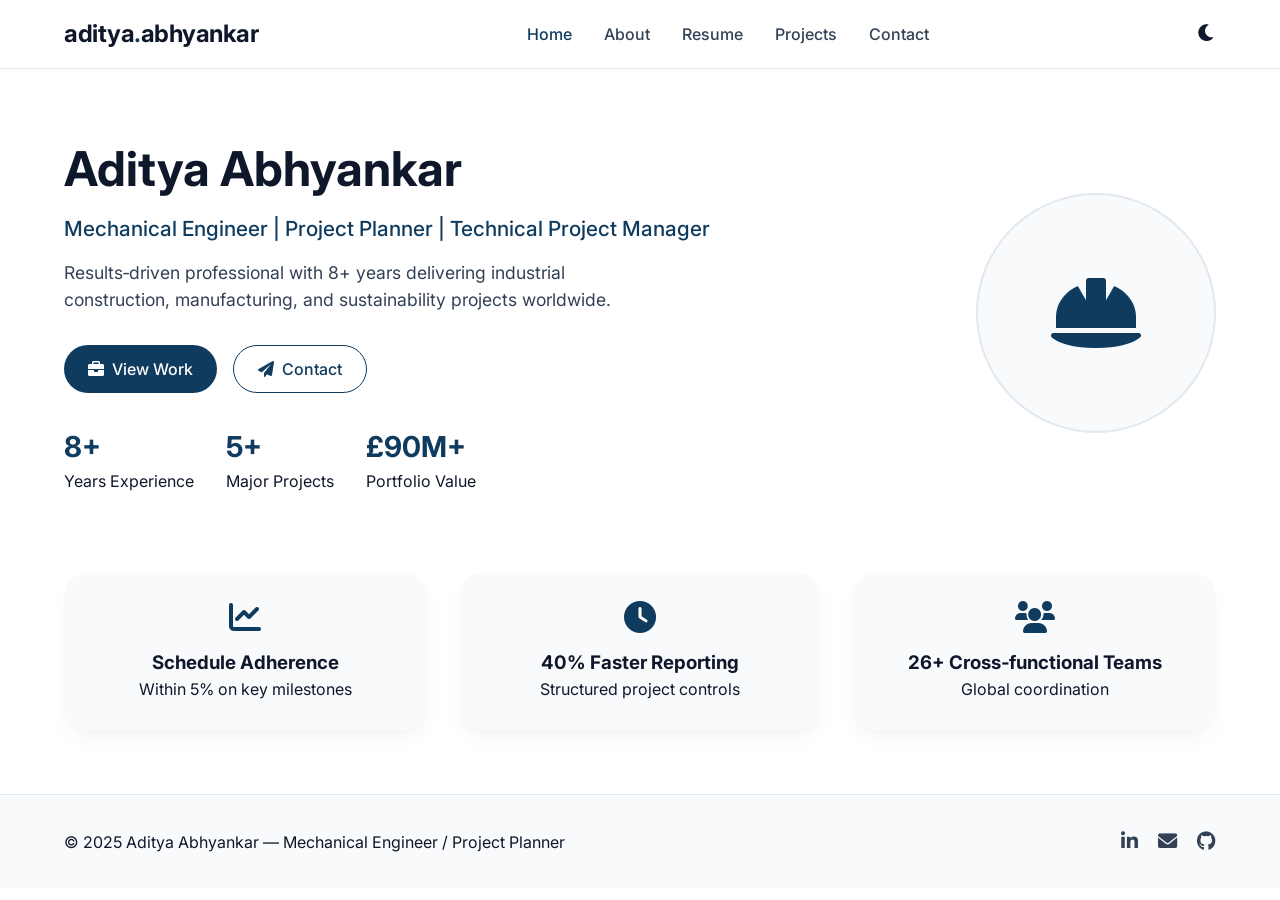
==== index.html @ ea8907a2 "Add files via upload" ====
<!DOCTYPE html>
<html lang="en">
<head>
  <meta charset="UTF-8">
  <meta name="viewport" content="width=device-width, initial-scale=1.0">
  <title>Aditya Abhyankar | Mechanical Engineer & Project Manager</title>
  <link href="https://fonts.googleapis.com/css2?family=Inter:opsz,wght@14..32,300;400;500;600;700&display=swap" rel="stylesheet">
  <link rel="stylesheet" href="https://cdnjs.cloudflare.com/ajax/libs/font-awesome/6.0.0-beta3/css/all.min.css">
  <link rel="stylesheet" href="css/style.css">
  <script src="js/script.js" defer></script>
</head>
<body>
  <header class="navbar">
    <div class="container nav-container">
      <a href="index.html" class="logo">aditya<span>.</span>abhyankar</a>
      <nav class="nav-links">
        <a href="index.html" class="nav-link active">Home</a>
        <a href="about.html" class="nav-link">About</a>
        <a href="resume.html" class="nav-link">Resume</a>
        <a href="projects.html" class="nav-link">Projects</a>
        <a href="contact.html" class="nav-link">Contact</a>
      </nav>
      <button class="theme-toggle" id="darkModeToggle" aria-label="Dark mode"><i class="fas fa-moon"></i></button>
    </div>
  </header>

  <main>
    <section class="hero">
      <div class="container hero-grid">
        <div class="hero-text fade-up">
          <h1>Aditya Abhyankar</h1>
          <h2>Mechanical Engineer | Project Planner | Technical Project Manager</h2>
          <p class="tagline">Results‑driven professional with 8+ years delivering industrial construction, manufacturing, and sustainability projects worldwide.</p>
          <div class="hero-buttons">
            <a href="projects.html" class="btn btn-primary"><i class="fas fa-briefcase"></i> View Work</a>
            <a href="contact.html" class="btn btn-outline"><i class="fas fa-paper-plane"></i> Contact</a>
          </div>
          <div class="stats-row">
            <div class="stat-item"><span class="stat-number">8+</span><span>Years Experience</span></div>
            <div class="stat-item"><span class="stat-number">5+</span><span>Major Projects</span></div>
            <div class="stat-item"><span class="stat-number">£90M+</span><span>Portfolio Value</span></div>
          </div>
        </div>
        <div class="hero-icon fade-up delay-1">
          <div class="avatar-circle"><i class="fas fa-hard-hat"></i></div>
        </div>
      </div>
    </section>

    <section class="quick-cards container">
      <div class="card-grid">
        <div class="info-card"><i class="fas fa-chart-line"></i><h3>Schedule Adherence</h3><p>Within 5% on key milestones</p></div>
        <div class="info-card"><i class="fas fa-clock"></i><h3>40% Faster Reporting</h3><p>Structured project controls</p></div>
        <div class="info-card"><i class="fas fa-users"></i><h3>26+ Cross‑functional Teams</h3><p>Global coordination</p></div>
      </div>
    </section>
  </main>

  <footer class="footer">
    <div class="container footer-flex">
      <p>© 2025 Aditya Abhyankar — Mechanical Engineer / Project Planner</p>
      <div class="social-links">
        <a href="https://www.linkedin.com/in/aditya-abhyankar-249370194" target="_blank"><i class="fab fa-linkedin-in"></i></a>
        <a href="mailto:Aditya.abhyankar22@gmail.com"><i class="fas fa-envelope"></i></a>
        <a href="#"><i class="fab fa-github"></i></a>
      </div>
    </div>
  </footer>
  <button id="scrollTopBtn" class="scroll-top"><i class="fas fa-chevron-up"></i></button>
</body>
</html>
---- css/style.css ----
* {
  margin: 0;
  padding: 0;
  box-sizing: border-box;
}

:root {
  --bg: #ffffff;
  --surface: #f8fafc;
  --text: #0f172a;
  --text-light: #334155;
  --accent: #0f3b5f;
  --accent-light: #1e5a7a;
  --border: #e2e8f0;
  --card-shadow: 0 10px 25px -5px rgba(0,0,0,0.05), 0 8px 10px -6px rgba(0,0,0,0.02);
  --transition: all 0.3s ease;
}

body.dark {
  --bg: #0f172a;
  --surface: #1e293b;
  --text: #f1f5f9;
  --text-light: #cbd5e1;
  --border: #334155;
  --card-shadow: 0 10px 25px -5px rgba(0,0,0,0.3);
}

body {
  font-family: 'Inter', sans-serif;
  background: var(--bg);
  color: var(--text);
  line-height: 1.5;
  transition: background 0.2s, color 0.2s;
}

.container {
  max-width: 1200px;
  margin: 0 auto;
  padding: 0 24px;
}

/* Navbar */
.navbar {
  position: sticky;
  top: 0;
  background: var(--bg);
  backdrop-filter: blur(10px);
  border-bottom: 1px solid var(--border);
  z-index: 100;
  padding: 1rem 0;
}
.nav-container {
  display: flex;
  justify-content: space-between;
  align-items: center;
  flex-wrap: wrap;
}
.logo {
  font-weight: 700;
  font-size: 1.5rem;
  letter-spacing: -0.02em;
  color: var(--text);
  text-decoration: none;
}
.logo span { color: var(--accent); }
.nav-links {
  display: flex;
  gap: 2rem;
}
.nav-link {
  text-decoration: none;
  font-weight: 500;
  color: var(--text-light);
  transition: var(--transition);
}
.nav-link:hover, .nav-link.active { color: var(--accent); }
.theme-toggle {
  background: none;
  border: none;
  font-size: 1.2rem;
  cursor: pointer;
  color: var(--text);
}

/* Hero */
.hero {
  padding: 4rem 0 2rem;
}
.hero-grid {
  display: flex;
  align-items: center;
  justify-content: space-between;
  gap: 2rem;
  flex-wrap: wrap;
}
.hero-text { flex: 1; }
.hero-text h1 { font-size: 3rem; font-weight: 700; margin-bottom: 0.5rem; }
.hero-text h2 { font-size: 1.3rem; font-weight: 500; color: var(--accent); margin-bottom: 1rem; }
.tagline { font-size: 1.1rem; color: var(--text-light); margin-bottom: 2rem; max-width: 550px; }
.hero-buttons { display: flex; gap: 1rem; margin-bottom: 2rem; }
.btn {
  display: inline-flex;
  align-items: center;
  gap: 0.5rem;
  padding: 0.7rem 1.5rem;
  border-radius: 40px;
  text-decoration: none;
  font-weight: 500;
  transition: var(--transition);
}
.btn-primary { background: var(--accent); color: white; border: none; }
.btn-primary:hover { background: var(--accent-light); transform: translateY(-3px); }
.btn-outline { border: 1px solid var(--accent); color: var(--accent); background: transparent; }
.btn-outline:hover { background: var(--accent); color: white; transform: translateY(-3px); }
.stats-row { display: flex; gap: 2rem; }
.stat-item { display: flex; flex-direction: column; }
.stat-number { font-size: 1.8rem; font-weight: 700; color: var(--accent); }
.avatar-circle {
  width: 240px;
  height: 240px;
  background: var(--surface);
  border-radius: 50%;
  display: flex;
  align-items: center;
  justify-content: center;
  font-size: 5rem;
  color: var(--accent);
  border: 2px solid var(--border);
}
/* Cards */
.card-grid, .projects-grid {
  display: grid;
  grid-template-columns: repeat(auto-fit, minmax(260px, 1fr));
  gap: 2rem;
  margin: 3rem 0;
}
.info-card, .project-card {
  background: var(--surface);
  padding: 1.8rem;
  border-radius: 24px;
  box-shadow: var(--card-shadow);
  transition: transform 0.2s, background 0.2s;
  text-align: center;
}
.info-card:hover, .project-card:hover { transform: translateY(-6px); }
.info-card i { font-size: 2rem; color: var(--accent); margin-bottom: 1rem; }
.project-icon { font-size: 2rem; color: var(--accent); margin-bottom: 1rem; }
.project-tech { margin: 1rem 0; font-size: 0.85rem; color: var(--text-light); }
.project-link { color: var(--accent); text-decoration: none; font-weight: 500; }
/* Footer */
.footer {
  background: var(--surface);
  border-top: 1px solid var(--border);
  padding: 2rem 0;
  margin-top: 4rem;
}
.footer-flex {
  display: flex;
  justify-content: space-between;
  align-items: center;
  flex-wrap: wrap;
}
.social-links a {
  color: var(--text-light);
  margin-left: 1rem;
  font-size: 1.2rem;
  transition: var(--transition);
}
.social-links a:hover { color: var(--accent); }
/* About page */
.about-grid {
  display: grid;
  grid-template-columns: 1fr 0.8fr;
  gap: 3rem;
  margin-top: 2rem;
}
.profile-placeholder {
  background: var(--surface);
  border-radius: 32px;
  padding: 3rem;
  text-align: center;
  border: 1px dashed var(--border);
}
.profile-placeholder i { font-size: 5rem; color: var(--accent); }
.competency-tags, .skills-grid {
  display: flex;
  flex-wrap: wrap;
  gap: 0.7rem;
  margin-top: 1rem;
}
.competency-tags span, .skill-tag {
  background: var(--accent);
  color: white;
  padding: 0.3rem 1rem;
  border-radius: 40px;
  font-size: 0.85rem;
}
/* resume */
.resume-section {
  margin-bottom: 2.5rem;
}
.resume-section h2 {
  font-size: 1.6rem;
  margin-bottom: 1rem;
  border-left: 5px solid var(--accent);
  padding-left: 1rem;
}
.job {
  margin-bottom: 1.8rem;
}
.job h3 { font-size: 1.2rem; }
.date { color: var(--text-light); font-size: 0.9rem; margin-bottom: 0.5rem; }
.achievements-list { list-style: none; padding-left: 0; }
.achievements-list li::before { content: "▹"; color: var(--accent); margin-right: 0.7rem; }
/* contact */
.contact-grid {
  display: grid;
  grid-template-columns: 1fr 1.2fr;
  gap: 2.5rem;
}
.contact-info p { margin: 1rem 0; display: flex; align-items: center; gap: 0.75rem; }
.contact-form input, .contact-form textarea {
  width: 100%;
  padding: 0.8rem;
  background: var(--surface);
  border: 1px solid var(--border);
  border-radius: 12px;
  margin-bottom: 1rem;
  color: var(--text);
}
.form-feedback { margin-top: 0.5rem; font-size: 0.9rem; }
/* animations */
.fade-up {
  opacity: 0;
  transform: translateY(20px);
  animation: fadeUp 0.6s forwards;
}
@keyframes fadeUp {
  to { opacity: 1; transform: translateY(0); }
}
.delay-1 { animation-delay: 0.15s; }
.delay-2 { animation-delay: 0.3s; }
.scroll-top {
  position: fixed;
  bottom: 2rem;
  right: 2rem;
  background: var(--accent);
  color: white;
  border: none;
  width: 44px;
  height: 44px;
  border-radius: 50%;
  cursor: pointer;
  display: none;
  transition: var(--transition);
}
.page-padding { padding-top: 2rem; padding-bottom: 2rem; }
.page-header { text-align: center; margin-bottom: 3rem; }
.underline {
  width: 70px;
  height: 4px;
  background: var(--accent);
  margin: 0.7rem auto 0;
  border-radius: 2px;
}
@media (max-width: 768px) {
  .hero-grid, .about-grid, .contact-grid { flex-direction: column; grid-template-columns: 1fr; }
  .nav-links { gap: 1rem; }
}
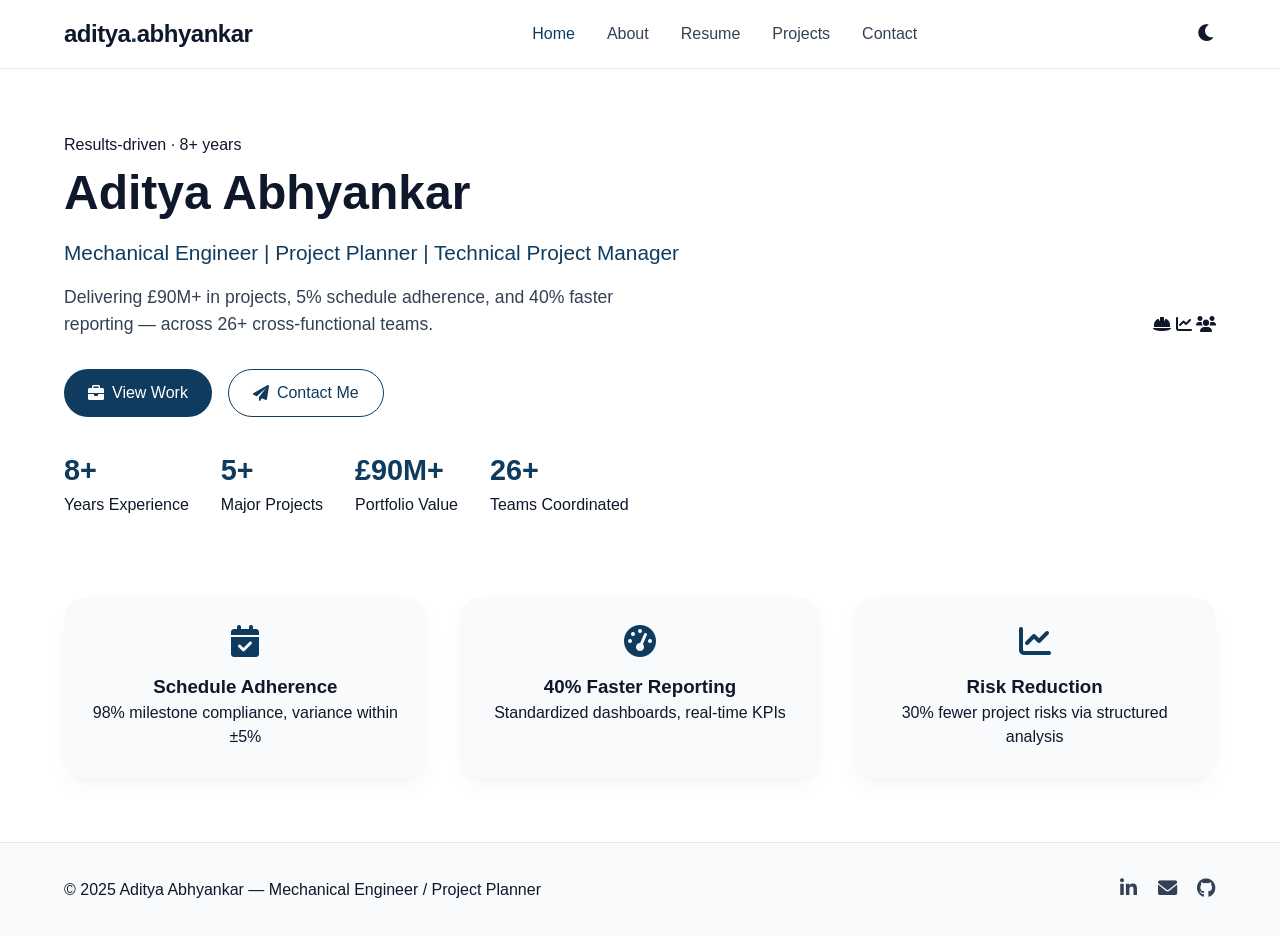
==== commit 8666d3aa: "Add files via upload" ====
--- a/index.html
+++ b/index.html
@@ -4,9 +4,10 @@
   <meta charset="UTF-8">
   <meta name="viewport" content="width=device-width, initial-scale=1.0">
   <title>Aditya Abhyankar | Mechanical Engineer & Project Manager</title>
-  <link href="https://fonts.googleapis.com/css2?family=Inter:opsz,wght@14..32,300;400;500;600;700&display=swap" rel="stylesheet">
+  <link href="https://fonts.googleapis.com/css2?family=Plus+Jakarta+Sans:wght@300;400;500;600;700;800&display=swap" rel="stylesheet">
   <link rel="stylesheet" href="https://cdnjs.cloudflare.com/ajax/libs/font-awesome/6.0.0-beta3/css/all.min.css">
   <link rel="stylesheet" href="css/style.css">
+  <link rel="icon" type="image/svg+xml" href="data:image/svg+xml,%3Csvg xmlns='http://www.w3.org/2000/svg' viewBox='0 0 24 24' fill='%230f3b5f'%3E%3Cpath d='M12 2C6.48 2 2 6.48 2 12s4.48 10 10 10 10-4.48 10-10S17.52 2 12 2zm0 4c1.1 0 2 .9 2 2s-.9 2-2 2-2-.9-2-2 .9-2 2-2zm0 13c-2.33 0-4.31-1.46-5.11-3.5h10.22c-.8 2.04-2.78 3.5-5.11 3.5z'/%3E%3C/svg%3E">
   <script src="js/script.js" defer></script>
 </head>
 <body>
@@ -20,7 +21,7 @@
         <a href="projects.html" class="nav-link">Projects</a>
         <a href="contact.html" class="nav-link">Contact</a>
       </nav>
-      <button class="theme-toggle" id="darkModeToggle" aria-label="Dark mode"><i class="fas fa-moon"></i></button>
+      <button class="theme-toggle" id="darkModeToggle"><i class="fas fa-moon"></i><i class="fas fa-sun" style="display:none;"></i></button>
     </div>
   </header>
 
@@ -28,30 +29,36 @@
     <section class="hero">
       <div class="container hero-grid">
         <div class="hero-text fade-up">
+          <div class="hero-badge">Results-driven · 8+ years</div>
           <h1>Aditya Abhyankar</h1>
           <h2>Mechanical Engineer | Project Planner | Technical Project Manager</h2>
-          <p class="tagline">Results‑driven professional with 8+ years delivering industrial construction, manufacturing, and sustainability projects worldwide.</p>
+          <p class="tagline">Delivering <span class="highlight">£90M+</span> in projects, <span class="highlight">5%</span> schedule adherence, and <span class="highlight">40% faster</span> reporting — across <span class="highlight">26+ cross‑functional teams</span>.</p>
           <div class="hero-buttons">
             <a href="projects.html" class="btn btn-primary"><i class="fas fa-briefcase"></i> View Work</a>
-            <a href="contact.html" class="btn btn-outline"><i class="fas fa-paper-plane"></i> Contact</a>
+            <a href="contact.html" class="btn btn-outline"><i class="fas fa-paper-plane"></i> Contact Me</a>
           </div>
           <div class="stats-row">
             <div class="stat-item"><span class="stat-number">8+</span><span>Years Experience</span></div>
             <div class="stat-item"><span class="stat-number">5+</span><span>Major Projects</span></div>
             <div class="stat-item"><span class="stat-number">£90M+</span><span>Portfolio Value</span></div>
+            <div class="stat-item"><span class="stat-number">26+</span><span>Teams Coordinated</span></div>
           </div>
         </div>
-        <div class="hero-icon fade-up delay-1">
-          <div class="avatar-circle"><i class="fas fa-hard-hat"></i></div>
+        <div class="hero-visual fade-up delay-1">
+          <div class="glass-card">
+            <i class="fas fa-hard-hat"></i>
+            <i class="fas fa-chart-line"></i>
+            <i class="fas fa-users"></i>
+          </div>
         </div>
       </div>
     </section>
 
     <section class="quick-cards container">
       <div class="card-grid">
-        <div class="info-card"><i class="fas fa-chart-line"></i><h3>Schedule Adherence</h3><p>Within 5% on key milestones</p></div>
-        <div class="info-card"><i class="fas fa-clock"></i><h3>40% Faster Reporting</h3><p>Structured project controls</p></div>
-        <div class="info-card"><i class="fas fa-users"></i><h3>26+ Cross‑functional Teams</h3><p>Global coordination</p></div>
+        <div class="info-card"><i class="fas fa-calendar-check"></i><h3>Schedule Adherence</h3><p>98% milestone compliance, variance within ±5%</p></div>
+        <div class="info-card"><i class="fas fa-tachometer-alt"></i><h3>40% Faster Reporting</h3><p>Standardized dashboards, real‑time KPIs</p></div>
+        <div class="info-card"><i class="fas fa-chart-line"></i><h3>Risk Reduction</h3><p>30% fewer project risks via structured analysis</p></div>
       </div>
     </section>
   </main>
--- a/css/style.css
+++ b/css/style.css
@@ -263,6 +263,69 @@
   margin: 0.7rem auto 0;
   border-radius: 2px;
 }
+/* Everything from previous CSS plus: */
+
+.company-logo {
+  width: 32px;
+  height: 32px;
+  object-fit: contain;
+  margin-right: 12px;
+  border-radius: 6px;
+}
+
+.job-title {
+  display: flex;
+  align-items: center;
+  gap: 0.5rem;
+  flex-wrap: wrap;
+}
+
+.job-photos {
+  display: flex;
+  gap: 1rem;
+  margin-top: 1rem;
+  flex-wrap: wrap;
+}
+
+.job-photos img {
+  width: 120px;
+  height: 90px;
+  object-fit: cover;
+  border-radius: 12px;
+  border: 1px solid var(--border);
+  transition: var(--transition);
+}
+
+.job-photos img:hover {
+  transform: scale(1.02);
+}
+
+.profile-img {
+  width: 180px;
+  height: 180px;
+  border-radius: 50%;
+  object-fit: cover;
+  margin-bottom: 1rem;
+  border: 3px solid var(--accent);
+}
+
+.project-img {
+  width: 100%;
+  height: 160px;
+  object-fit: cover;
+  border-radius: 1rem;
+  margin-bottom: 1rem;
+}
+
+@media (max-width: 768px) {
+  .job-photos img {
+    width: 90px;
+    height: 70px;
+  }
+  .profile-img {
+    width: 140px;
+    height: 140px;
+  }
 @media (max-width: 768px) {
   .hero-grid, .about-grid, .contact-grid { flex-direction: column; grid-template-columns: 1fr; }
   .nav-links { gap: 1rem; }
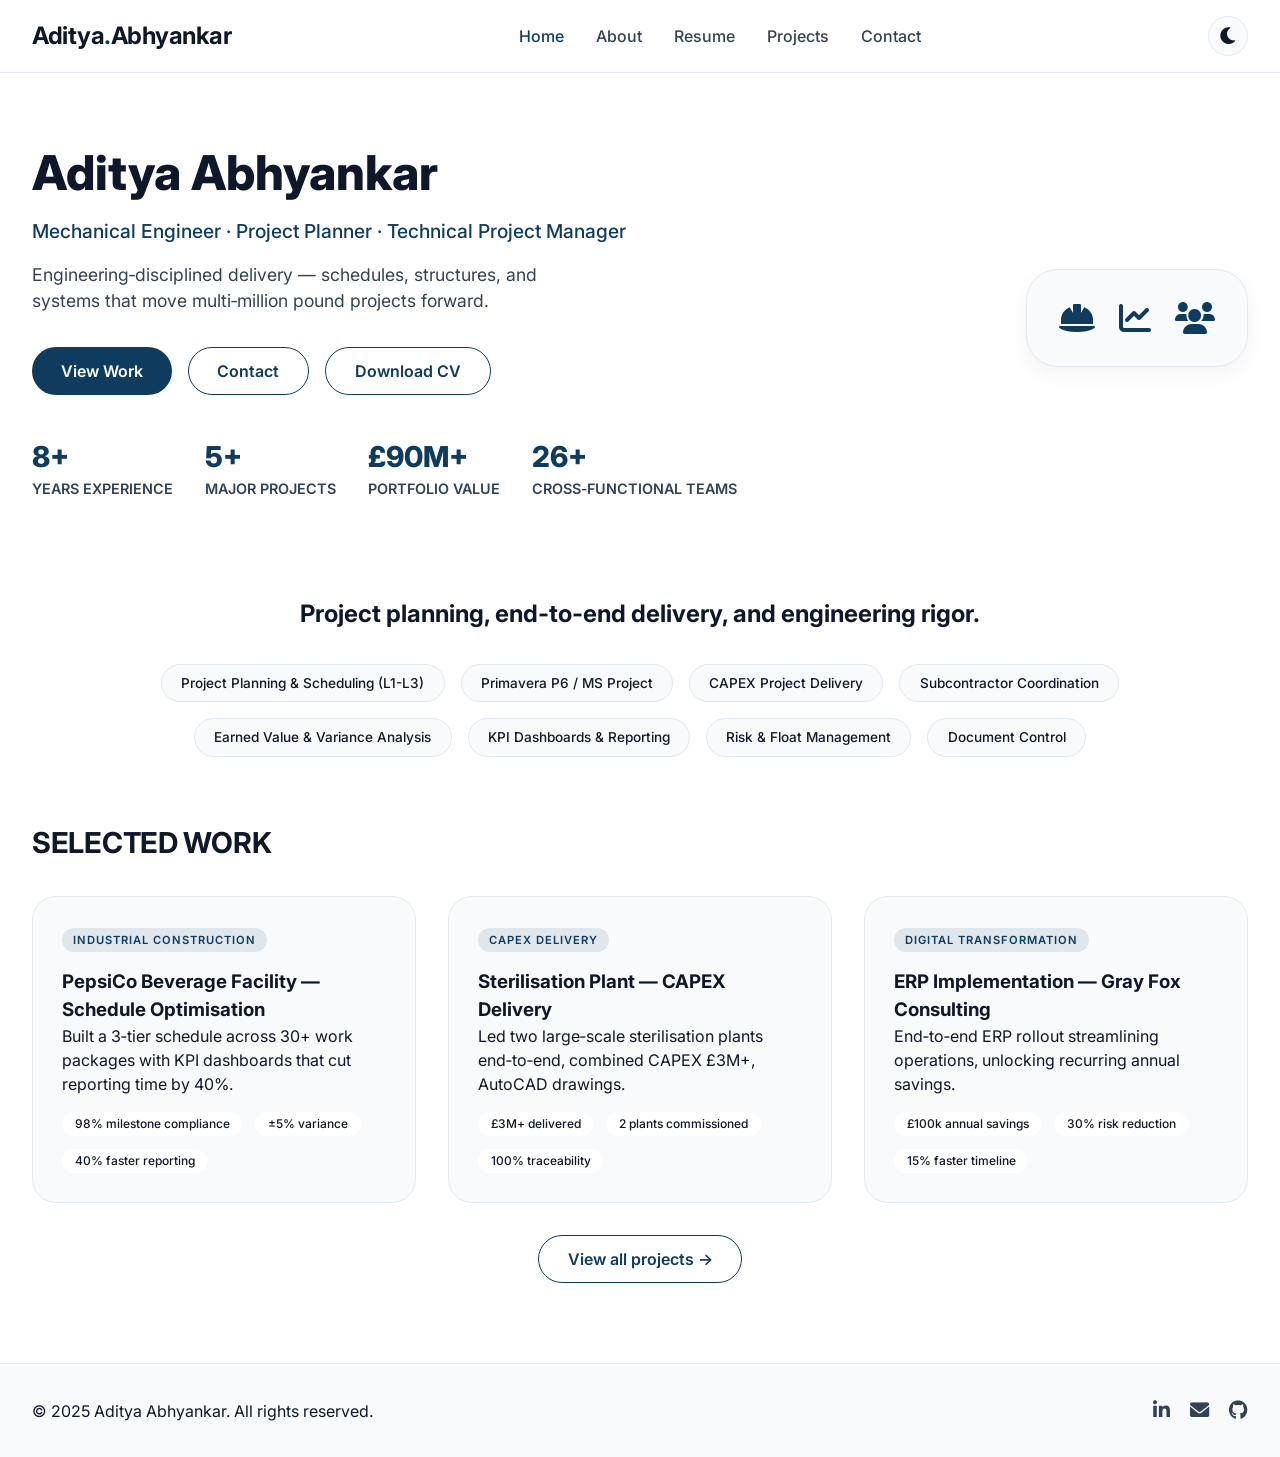
==== commit 39ad0d4c: "Add files via upload" ====
--- a/index.html
+++ b/index.html
@@ -4,16 +4,15 @@
   <meta charset="UTF-8">
   <meta name="viewport" content="width=device-width, initial-scale=1.0">
   <title>Aditya Abhyankar | Mechanical Engineer & Project Manager</title>
-  <link href="https://fonts.googleapis.com/css2?family=Plus+Jakarta+Sans:wght@300;400;500;600;700;800&display=swap" rel="stylesheet">
+  <link href="https://fonts.googleapis.com/css2?family=Inter:opsz,wght@14..32,300;14..32,400;14..32,500;14..32,600;14..32,700;14..32,800&display=swap" rel="stylesheet">
   <link rel="stylesheet" href="https://cdnjs.cloudflare.com/ajax/libs/font-awesome/6.0.0-beta3/css/all.min.css">
   <link rel="stylesheet" href="css/style.css">
-  <link rel="icon" type="image/svg+xml" href="data:image/svg+xml,%3Csvg xmlns='http://www.w3.org/2000/svg' viewBox='0 0 24 24' fill='%230f3b5f'%3E%3Cpath d='M12 2C6.48 2 2 6.48 2 12s4.48 10 10 10 10-4.48 10-10S17.52 2 12 2zm0 4c1.1 0 2 .9 2 2s-.9 2-2 2-2-.9-2-2 .9-2 2-2zm0 13c-2.33 0-4.31-1.46-5.11-3.5h10.22c-.8 2.04-2.78 3.5-5.11 3.5z'/%3E%3C/svg%3E">
   <script src="js/script.js" defer></script>
 </head>
 <body>
   <header class="navbar">
     <div class="container nav-container">
-      <a href="index.html" class="logo">aditya<span>.</span>abhyankar</a>
+      <a href="index.html" class="logo">Aditya<span>.</span>Abhyankar</a>
       <nav class="nav-links">
         <a href="index.html" class="nav-link active">Home</a>
         <a href="about.html" class="nav-link">About</a>
@@ -21,31 +20,32 @@
         <a href="projects.html" class="nav-link">Projects</a>
         <a href="contact.html" class="nav-link">Contact</a>
       </nav>
-      <button class="theme-toggle" id="darkModeToggle"><i class="fas fa-moon"></i><i class="fas fa-sun" style="display:none;"></i></button>
+      <button class="theme-toggle" id="darkModeToggle" aria-label="Dark mode"><i class="fas fa-moon"></i><i class="fas fa-sun" style="display:none;"></i></button>
     </div>
   </header>
 
   <main>
+    <!-- Hero Section -->
     <section class="hero">
       <div class="container hero-grid">
         <div class="hero-text fade-up">
-          <div class="hero-badge">Results-driven · 8+ years</div>
           <h1>Aditya Abhyankar</h1>
-          <h2>Mechanical Engineer | Project Planner | Technical Project Manager</h2>
-          <p class="tagline">Delivering <span class="highlight">£90M+</span> in projects, <span class="highlight">5%</span> schedule adherence, and <span class="highlight">40% faster</span> reporting — across <span class="highlight">26+ cross‑functional teams</span>.</p>
+          <p class="hero-titles">Mechanical Engineer · Project Planner · Technical Project Manager</p>
+          <p class="hero-description">Engineering‑disciplined delivery — schedules, structures, and systems that move multi‑million pound projects forward.</p>
           <div class="hero-buttons">
-            <a href="projects.html" class="btn btn-primary"><i class="fas fa-briefcase"></i> View Work</a>
-            <a href="contact.html" class="btn btn-outline"><i class="fas fa-paper-plane"></i> Contact Me</a>
+            <a href="projects.html" class="btn btn-primary">View Work</a>
+            <a href="contact.html" class="btn btn-outline">Contact</a>
+            <a href="assets/Aditya_Abhyankar_CV.pdf" class="btn btn-outline" download>Download CV</a>
           </div>
           <div class="stats-row">
-            <div class="stat-item"><span class="stat-number">8+</span><span>Years Experience</span></div>
-            <div class="stat-item"><span class="stat-number">5+</span><span>Major Projects</span></div>
-            <div class="stat-item"><span class="stat-number">£90M+</span><span>Portfolio Value</span></div>
-            <div class="stat-item"><span class="stat-number">26+</span><span>Teams Coordinated</span></div>
+            <div class="stat-item"><span class="stat-number">8+</span> YEARS EXPERIENCE</div>
+            <div class="stat-item"><span class="stat-number">5+</span> MAJOR PROJECTS</div>
+            <div class="stat-item"><span class="stat-number">£90M+</span> PORTFOLIO VALUE</div>
+            <div class="stat-item"><span class="stat-number">26+</span> CROSS‑FUNCTIONAL TEAMS</div>
           </div>
         </div>
         <div class="hero-visual fade-up delay-1">
-          <div class="glass-card">
+          <div class="hero-badge-card">
             <i class="fas fa-hard-hat"></i>
             <i class="fas fa-chart-line"></i>
             <i class="fas fa-users"></i>
@@ -54,18 +54,65 @@
       </div>
     </section>
 
-    <section class="quick-cards container">
-      <div class="card-grid">
-        <div class="info-card"><i class="fas fa-calendar-check"></i><h3>Schedule Adherence</h3><p>98% milestone compliance, variance within ±5%</p></div>
-        <div class="info-card"><i class="fas fa-tachometer-alt"></i><h3>40% Faster Reporting</h3><p>Standardized dashboards, real‑time KPIs</p></div>
-        <div class="info-card"><i class="fas fa-chart-line"></i><h3>Risk Reduction</h3><p>30% fewer project risks via structured analysis</p></div>
+    <!-- Core Competencies Section (as chips) -->
+    <section class="competencies container fade-up">
+      <h2>Project planning, end‑to‑end delivery, and engineering rigor.</h2>
+      <div class="competency-grid">
+        <span>Project Planning & Scheduling (L1-L3)</span>
+        <span>Primavera P6 / MS Project</span>
+        <span>CAPEX Project Delivery</span>
+        <span>Subcontractor Coordination</span>
+        <span>Earned Value & Variance Analysis</span>
+        <span>KPI Dashboards & Reporting</span>
+        <span>Risk & Float Management</span>
+        <span>Document Control</span>
+      </div>
+    </section>
+
+    <!-- Featured Projects Preview -->
+    <section class="featured-projects container fade-up">
+      <h2>SELECTED WORK</h2>
+      <div class="projects-preview-grid">
+        <div class="preview-card">
+          <span class="project-category">INDUSTRIAL CONSTRUCTION</span>
+          <h3>PepsiCo Beverage Facility — Schedule Optimisation</h3>
+          <p>Built a 3‑tier schedule across 30+ work packages with KPI dashboards that cut reporting time by 40%.</p>
+          <div class="metric-chips">
+            <span>98% milestone compliance</span>
+            <span>±5% variance</span>
+            <span>40% faster reporting</span>
+          </div>
+        </div>
+        <div class="preview-card">
+          <span class="project-category">CAPEX DELIVERY</span>
+          <h3>Sterilisation Plant — CAPEX Delivery</h3>
+          <p>Led two large‑scale sterilisation plants end‑to‑end, combined CAPEX £3M+, AutoCAD drawings.</p>
+          <div class="metric-chips">
+            <span>£3M+ delivered</span>
+            <span>2 plants commissioned</span>
+            <span>100% traceability</span>
+          </div>
+        </div>
+        <div class="preview-card">
+          <span class="project-category">DIGITAL TRANSFORMATION</span>
+          <h3>ERP Implementation — Gray Fox Consulting</h3>
+          <p>End‑to‑end ERP rollout streamlining operations, unlocking recurring annual savings.</p>
+          <div class="metric-chips">
+            <span>£100k annual savings</span>
+            <span>30% risk reduction</span>
+            <span>15% faster timeline</span>
+          </div>
+        </div>
+      </div>
+      <div class="text-center">
+        <a href="projects.html" class="btn btn-outline">View all projects →</a>
       </div>
     </section>
   </main>
 
   <footer class="footer">
     <div class="container footer-flex">
-      <p>© 2025 Aditya Abhyankar — Mechanical Engineer / Project Planner</p>
+      <p>© 2025 Aditya Abhyankar. All rights reserved.</p>
       <div class="social-links">
         <a href="https://www.linkedin.com/in/aditya-abhyankar-249370194" target="_blank"><i class="fab fa-linkedin-in"></i></a>
         <a href="mailto:Aditya.abhyankar22@gmail.com"><i class="fas fa-envelope"></i></a>
--- a/css/style.css
+++ b/css/style.css
@@ -12,8 +12,8 @@
   --accent: #0f3b5f;
   --accent-light: #1e5a7a;
   --border: #e2e8f0;
-  --card-shadow: 0 10px 25px -5px rgba(0,0,0,0.05), 0 8px 10px -6px rgba(0,0,0,0.02);
-  --transition: all 0.3s ease;
+  --card-shadow: 0 8px 20px rgba(0,0,0,0.05);
+  --transition: all 0.25s ease;
 }
 
 body.dark {
@@ -22,7 +22,6 @@
   --text: #f1f5f9;
   --text-light: #cbd5e1;
   --border: #334155;
-  --card-shadow: 0 10px 25px -5px rgba(0,0,0,0.3);
 }
 
 body {
@@ -34,17 +33,17 @@
 }
 
 .container {
-  max-width: 1200px;
+  max-width: 1280px;
   margin: 0 auto;
-  padding: 0 24px;
+  padding: 0 2rem;
 }
 
 /* Navbar */
 .navbar {
   position: sticky;
   top: 0;
-  background: var(--bg);
-  backdrop-filter: blur(10px);
+  background: rgba(var(--bg-rgb), 0.9);
+  backdrop-filter: blur(12px);
   border-bottom: 1px solid var(--border);
   z-index: 100;
   padding: 1rem 0;
@@ -54,6 +53,7 @@
   justify-content: space-between;
   align-items: center;
   flex-wrap: wrap;
+  gap: 1rem;
 }
 .logo {
   font-weight: 700;
@@ -75,10 +75,16 @@
 }
 .nav-link:hover, .nav-link.active { color: var(--accent); }
 .theme-toggle {
-  background: none;
-  border: none;
+  background: var(--surface);
+  border: 1px solid var(--border);
+  border-radius: 40px;
+  width: 40px;
+  height: 40px;
+  cursor: pointer;
   font-size: 1.2rem;
-  cursor: pointer;
+  display: flex;
+  align-items: center;
+  justify-content: center;
   color: var(--text);
 }
 
@@ -90,156 +96,481 @@
   display: flex;
   align-items: center;
   justify-content: space-between;
-  gap: 2rem;
-  flex-wrap: wrap;
-}
-.hero-text { flex: 1; }
-.hero-text h1 { font-size: 3rem; font-weight: 700; margin-bottom: 0.5rem; }
-.hero-text h2 { font-size: 1.3rem; font-weight: 500; color: var(--accent); margin-bottom: 1rem; }
-.tagline { font-size: 1.1rem; color: var(--text-light); margin-bottom: 2rem; max-width: 550px; }
-.hero-buttons { display: flex; gap: 1rem; margin-bottom: 2rem; }
+  gap: 3rem;
+  flex-wrap: wrap;
+}
+.hero-text { flex: 1.2; }
+.hero-text h1 {
+  font-size: 3rem;
+  font-weight: 800;
+  margin-bottom: 0.5rem;
+}
+.hero-titles {
+  font-size: 1.2rem;
+  color: var(--accent);
+  font-weight: 500;
+  margin-bottom: 1rem;
+}
+.hero-description {
+  font-size: 1.1rem;
+  color: var(--text-light);
+  margin-bottom: 2rem;
+  max-width: 550px;
+}
+.hero-buttons {
+  display: flex;
+  gap: 1rem;
+  flex-wrap: wrap;
+  margin-bottom: 2.5rem;
+}
 .btn {
   display: inline-flex;
   align-items: center;
   gap: 0.5rem;
-  padding: 0.7rem 1.5rem;
+  padding: 0.7rem 1.8rem;
+  border-radius: 40px;
+  text-decoration: none;
+  font-weight: 600;
+  transition: var(--transition);
+  cursor: pointer;
+  border: none;
+}
+.btn-primary {
+  background: var(--accent);
+  color: white;
+}
+.btn-primary:hover {
+  background: var(--accent-light);
+  transform: translateY(-2px);
+}
+.btn-outline {
+  border: 1px solid var(--accent);
+  color: var(--accent);
+  background: transparent;
+}
+.btn-outline:hover {
+  background: var(--accent);
+  color: white;
+  transform: translateY(-2px);
+}
+.stats-row {
+  display: flex;
+  gap: 2rem;
+  flex-wrap: wrap;
+}
+.stat-item {
+  font-weight: 600;
+  font-size: 0.9rem;
+  color: var(--text-light);
+}
+.stat-number {
+  display: block;
+  font-size: 1.8rem;
+  font-weight: 800;
+  color: var(--accent);
+}
+.hero-badge-card {
+  background: var(--surface);
+  border-radius: 2rem;
+  padding: 2rem;
+  display: flex;
+  gap: 1.5rem;
+  font-size: 2rem;
+  color: var(--accent);
+  box-shadow: var(--card-shadow);
+  border: 1px solid var(--border);
+}
+
+/* Competencies */
+.competencies {
+  margin: 4rem auto;
+  text-align: center;
+}
+.competencies h2 {
+  font-size: 1.5rem;
+  margin-bottom: 2rem;
+}
+.competency-grid {
+  display: flex;
+  flex-wrap: wrap;
+  justify-content: center;
+  gap: 1rem;
+}
+.competency-grid span {
+  background: var(--surface);
+  padding: 0.5rem 1.2rem;
+  border-radius: 40px;
+  font-size: 0.85rem;
+  font-weight: 500;
+  border: 1px solid var(--border);
+}
+
+/* Featured projects preview */
+.featured-projects {
+  margin: 4rem auto;
+}
+.featured-projects h2 {
+  font-size: 1.8rem;
+  margin-bottom: 2rem;
+  letter-spacing: -0.01em;
+}
+.projects-preview-grid {
+  display: grid;
+  grid-template-columns: repeat(auto-fit, minmax(300px, 1fr));
+  gap: 2rem;
+  margin-bottom: 2rem;
+}
+.preview-card {
+  background: var(--surface);
+  padding: 1.8rem;
+  border-radius: 1.5rem;
+  border: 1px solid var(--border);
+  transition: var(--transition);
+}
+.preview-card:hover {
+  transform: translateY(-4px);
+  box-shadow: var(--card-shadow);
+}
+.project-category {
+  font-size: 0.7rem;
+  font-weight: 600;
+  text-transform: uppercase;
+  letter-spacing: 1px;
+  color: var(--accent);
+  background: rgba(15,59,95,0.1);
+  padding: 0.2rem 0.7rem;
+  border-radius: 20px;
+  display: inline-block;
+  margin-bottom: 1rem;
+}
+.metric-chips {
+  display: flex;
+  flex-wrap: wrap;
+  gap: 0.8rem;
+  margin-top: 1rem;
+}
+.metric-chips span {
+  background: var(--bg);
+  padding: 0.2rem 0.8rem;
+  border-radius: 20px;
+  font-size: 0.75rem;
+  font-weight: 500;
+}
+.text-center {
+  text-align: center;
+}
+
+/* About page */
+.about-layout {
+  display: grid;
+  grid-template-columns: 1fr 0.8fr;
+  gap: 3rem;
+  margin-top: 2rem;
+}
+.about-main h1 {
+  font-size: 2rem;
+  margin-bottom: 1rem;
+}
+.lead {
+  font-size: 1.2rem;
+  font-weight: 500;
+  margin-bottom: 1.5rem;
+  color: var(--accent);
+}
+.core-compact {
+  margin: 2rem 0;
+}
+.competency-tags {
+  display: flex;
+  flex-wrap: wrap;
+  gap: 0.7rem;
+  margin-top: 0.5rem;
+}
+.competency-tags span {
+  background: var(--surface);
+  padding: 0.4rem 1rem;
+  border-radius: 40px;
+  font-size: 0.8rem;
+  border: 1px solid var(--border);
+}
+.profile-card {
+  background: var(--surface);
+  border-radius: 1.5rem;
+  padding: 1.5rem;
+  text-align: center;
+  border: 1px solid var(--border);
+  margin-bottom: 2rem;
+}
+.profile-img {
+  width: 160px;
+  height: 160px;
+  border-radius: 50%;
+  object-fit: cover;
+  margin-bottom: 1rem;
+}
+.sidebar-stats {
+  display: flex;
+  justify-content: center;
+  gap: 1.5rem;
+  margin-top: 1rem;
+}
+.sidebar-stats div span {
+  display: block;
+  font-size: 1.4rem;
+  font-weight: 800;
+  color: var(--accent);
+}
+.accomplishments-side, .languages-side {
+  background: var(--surface);
+  border-radius: 1.5rem;
+  padding: 1.5rem;
+  margin-bottom: 1.5rem;
+  border: 1px solid var(--border);
+}
+.accomplishments-side ul {
+  list-style: none;
+  padding-left: 0;
+  margin-top: 0.5rem;
+}
+.accomplishments-side li {
+  padding: 0.3rem 0;
+  font-size: 0.9rem;
+}
+.accomplishments-side li::before {
+  content: "▹";
+  color: var(--accent);
+  margin-right: 0.5rem;
+}
+
+/* Resume page */
+.resume-header {
+  text-align: center;
+  margin-bottom: 3rem;
+}
+.resume-header h1 {
+  font-size: 2rem;
+  margin-bottom: 0.5rem;
+}
+.resume-section {
+  margin-bottom: 3rem;
+}
+.resume-section h2 {
+  font-size: 1.6rem;
+  margin-bottom: 1.5rem;
+  border-left: 4px solid var(--accent);
+  padding-left: 1rem;
+}
+.job-card {
+  background: var(--surface);
+  border-radius: 1.5rem;
+  padding: 1.8rem;
+  margin-bottom: 2rem;
+  border: 1px solid var(--border);
+}
+.job-header {
+  display: flex;
+  flex-wrap: wrap;
+  justify-content: space-between;
+  align-items: baseline;
+  margin-bottom: 1rem;
+}
+.job-title {
+  display: flex;
+  align-items: center;
+  gap: 0.8rem;
+}
+.company-logo {
+  width: 32px;
+  height: 32px;
+  object-fit: contain;
+}
+.job-card ul {
+  margin-left: 1.5rem;
+  margin-top: 0.5rem;
+}
+.job-card li {
+  margin: 0.5rem 0;
+}
+.date {
+  font-size: 0.85rem;
+  color: var(--text-light);
+}
+.job-photos {
+  display: flex;
+  gap: 1rem;
+  margin-top: 1rem;
+  flex-wrap: wrap;
+}
+.job-photos img {
+  width: 100px;
+  height: 70px;
+  object-fit: cover;
+  border-radius: 8px;
+  border: 1px solid var(--border);
+}
+.edu-card {
+  background: var(--surface);
+  padding: 1.2rem;
+  border-radius: 1rem;
+  margin-bottom: 1rem;
+}
+.skills-grid {
+  display: flex;
+  flex-wrap: wrap;
+  gap: 0.8rem;
+}
+.skills-grid span {
+  background: var(--surface);
+  padding: 0.5rem 1.2rem;
+  border-radius: 40px;
+  border: 1px solid var(--border);
+  font-size: 0.85rem;
+}
+
+/* Projects full grid */
+.projects-full-grid {
+  display: flex;
+  flex-direction: column;
+  gap: 2rem;
+}
+.project-full-card {
+  background: var(--surface);
+  border-radius: 1.5rem;
+  padding: 2rem;
+  border: 1px solid var(--border);
+}
+.project-tag {
+  font-size: 0.7rem;
+  font-weight: 700;
+  text-transform: uppercase;
+  letter-spacing: 1px;
+  color: var(--accent);
+  margin-bottom: 0.5rem;
+}
+.project-full-card h3 {
+  font-size: 1.5rem;
+  margin-bottom: 0.5rem;
+}
+.project-metrics {
+  display: flex;
+  gap: 1.5rem;
+  margin: 1rem 0;
+  flex-wrap: wrap;
+}
+.project-metrics span {
+  background: var(--bg);
+  padding: 0.3rem 1rem;
+  border-radius: 30px;
+  font-size: 0.8rem;
+}
+.project-links {
+  display: flex;
+  gap: 1.5rem;
+  margin-top: 1rem;
+}
+.project-link {
+  color: var(--accent);
+  text-decoration: none;
+  font-weight: 600;
+}
+
+/* Contact page */
+.contact-layout {
+  display: grid;
+  grid-template-columns: 1fr 0.8fr;
+  gap: 3rem;
+}
+.contact-form-box {
+  background: var(--surface);
+  border-radius: 1.5rem;
+  padding: 2rem;
+  border: 1px solid var(--border);
+}
+.form-group {
+  margin-bottom: 1.2rem;
+}
+.form-group label {
+  display: block;
+  font-weight: 600;
+  margin-bottom: 0.3rem;
+}
+.form-group input, .form-group textarea {
+  width: 100%;
+  padding: 0.8rem;
+  border-radius: 0.8rem;
+  border: 1px solid var(--border);
+  background: var(--bg);
+  color: var(--text);
+}
+.form-note {
+  font-size: 0.8rem;
+  color: var(--text-light);
+  margin: 0.5rem 0 1rem;
+}
+.contact-sidebar {
+  display: flex;
+  flex-direction: column;
+  gap: 1.5rem;
+}
+.contact-card {
+  background: var(--surface);
+  border-radius: 1.5rem;
+  padding: 1.5rem;
+  border: 1px solid var(--border);
+}
+.contact-card p {
+  margin: 0.8rem 0;
+  display: flex;
+  align-items: center;
+  gap: 0.8rem;
+}
+.social-buttons {
+  display: flex;
+  gap: 1rem;
+  margin-top: 0.5rem;
+}
+.social-btn {
+  padding: 0.5rem 1rem;
   border-radius: 40px;
   text-decoration: none;
   font-weight: 500;
-  transition: var(--transition);
-}
-.btn-primary { background: var(--accent); color: white; border: none; }
-.btn-primary:hover { background: var(--accent-light); transform: translateY(-3px); }
-.btn-outline { border: 1px solid var(--accent); color: var(--accent); background: transparent; }
-.btn-outline:hover { background: var(--accent); color: white; transform: translateY(-3px); }
-.stats-row { display: flex; gap: 2rem; }
-.stat-item { display: flex; flex-direction: column; }
-.stat-number { font-size: 1.8rem; font-weight: 700; color: var(--accent); }
-.avatar-circle {
-  width: 240px;
-  height: 240px;
-  background: var(--surface);
-  border-radius: 50%;
-  display: flex;
-  align-items: center;
-  justify-content: center;
-  font-size: 5rem;
-  color: var(--accent);
-  border: 2px solid var(--border);
-}
-/* Cards */
-.card-grid, .projects-grid {
-  display: grid;
-  grid-template-columns: repeat(auto-fit, minmax(260px, 1fr));
-  gap: 2rem;
-  margin: 3rem 0;
-}
-.info-card, .project-card {
-  background: var(--surface);
-  padding: 1.8rem;
-  border-radius: 24px;
-  box-shadow: var(--card-shadow);
-  transition: transform 0.2s, background 0.2s;
-  text-align: center;
-}
-.info-card:hover, .project-card:hover { transform: translateY(-6px); }
-.info-card i { font-size: 2rem; color: var(--accent); margin-bottom: 1rem; }
-.project-icon { font-size: 2rem; color: var(--accent); margin-bottom: 1rem; }
-.project-tech { margin: 1rem 0; font-size: 0.85rem; color: var(--text-light); }
-.project-link { color: var(--accent); text-decoration: none; font-weight: 500; }
+  display: inline-flex;
+  align-items: center;
+  gap: 0.5rem;
+}
+.linkedin { background: #0077b5; color: white; }
+.github { background: #333; color: white; }
+.nav-links-vertical {
+  list-style: none;
+  padding: 0;
+}
+.nav-links-vertical li {
+  margin: 0.7rem 0;
+}
+.nav-links-vertical a {
+  text-decoration: none;
+  color: var(--text);
+}
+
 /* Footer */
 .footer {
+  margin-top: 5rem;
   background: var(--surface);
   border-top: 1px solid var(--border);
   padding: 2rem 0;
-  margin-top: 4rem;
 }
 .footer-flex {
   display: flex;
   justify-content: space-between;
   align-items: center;
   flex-wrap: wrap;
+  gap: 1rem;
 }
 .social-links a {
   color: var(--text-light);
   margin-left: 1rem;
   font-size: 1.2rem;
-  transition: var(--transition);
-}
-.social-links a:hover { color: var(--accent); }
-/* About page */
-.about-grid {
-  display: grid;
-  grid-template-columns: 1fr 0.8fr;
-  gap: 3rem;
-  margin-top: 2rem;
-}
-.profile-placeholder {
-  background: var(--surface);
-  border-radius: 32px;
-  padding: 3rem;
-  text-align: center;
-  border: 1px dashed var(--border);
-}
-.profile-placeholder i { font-size: 5rem; color: var(--accent); }
-.competency-tags, .skills-grid {
-  display: flex;
-  flex-wrap: wrap;
-  gap: 0.7rem;
-  margin-top: 1rem;
-}
-.competency-tags span, .skill-tag {
-  background: var(--accent);
-  color: white;
-  padding: 0.3rem 1rem;
-  border-radius: 40px;
-  font-size: 0.85rem;
-}
-/* resume */
-.resume-section {
-  margin-bottom: 2.5rem;
-}
-.resume-section h2 {
-  font-size: 1.6rem;
-  margin-bottom: 1rem;
-  border-left: 5px solid var(--accent);
-  padding-left: 1rem;
-}
-.job {
-  margin-bottom: 1.8rem;
-}
-.job h3 { font-size: 1.2rem; }
-.date { color: var(--text-light); font-size: 0.9rem; margin-bottom: 0.5rem; }
-.achievements-list { list-style: none; padding-left: 0; }
-.achievements-list li::before { content: "▹"; color: var(--accent); margin-right: 0.7rem; }
-/* contact */
-.contact-grid {
-  display: grid;
-  grid-template-columns: 1fr 1.2fr;
-  gap: 2.5rem;
-}
-.contact-info p { margin: 1rem 0; display: flex; align-items: center; gap: 0.75rem; }
-.contact-form input, .contact-form textarea {
-  width: 100%;
-  padding: 0.8rem;
-  background: var(--surface);
-  border: 1px solid var(--border);
-  border-radius: 12px;
-  margin-bottom: 1rem;
-  color: var(--text);
-}
-.form-feedback { margin-top: 0.5rem; font-size: 0.9rem; }
-/* animations */
-.fade-up {
-  opacity: 0;
-  transform: translateY(20px);
-  animation: fadeUp 0.6s forwards;
-}
-@keyframes fadeUp {
-  to { opacity: 1; transform: translateY(0); }
-}
-.delay-1 { animation-delay: 0.15s; }
-.delay-2 { animation-delay: 0.3s; }
+}
 .scroll-top {
   position: fixed;
   bottom: 2rem;
@@ -254,79 +585,41 @@
   display: none;
   transition: var(--transition);
 }
-.page-padding { padding-top: 2rem; padding-bottom: 2rem; }
-.page-header { text-align: center; margin-bottom: 3rem; }
-.underline {
-  width: 70px;
-  height: 4px;
-  background: var(--accent);
-  margin: 0.7rem auto 0;
-  border-radius: 2px;
-}
-/* Everything from previous CSS plus: */
-
-.company-logo {
-  width: 32px;
-  height: 32px;
-  object-fit: contain;
-  margin-right: 12px;
-  border-radius: 6px;
-}
-
-.job-title {
-  display: flex;
-  align-items: center;
-  gap: 0.5rem;
-  flex-wrap: wrap;
-}
-
-.job-photos {
-  display: flex;
-  gap: 1rem;
-  margin-top: 1rem;
-  flex-wrap: wrap;
-}
-
-.job-photos img {
-  width: 120px;
-  height: 90px;
-  object-fit: cover;
-  border-radius: 12px;
-  border: 1px solid var(--border);
-  transition: var(--transition);
-}
-
-.job-photos img:hover {
-  transform: scale(1.02);
-}
-
-.profile-img {
-  width: 180px;
-  height: 180px;
-  border-radius: 50%;
-  object-fit: cover;
-  margin-bottom: 1rem;
-  border: 3px solid var(--accent);
-}
-
-.project-img {
-  width: 100%;
-  height: 160px;
-  object-fit: cover;
-  border-radius: 1rem;
-  margin-bottom: 1rem;
-}
-
-@media (max-width: 768px) {
-  .job-photos img {
-    width: 90px;
-    height: 70px;
+.fade-up {
+  opacity: 0;
+  transform: translateY(20px);
+  animation: fadeUp 0.5s forwards;
+}
+@keyframes fadeUp {
+  to { opacity: 1; transform: translateY(0); }
+}
+.delay-1 { animation-delay: 0.1s; }
+.delay-2 { animation-delay: 0.2s; }
+.page-padding { padding: 2rem 0; }
+.page-header {
+  text-align: center;
+  margin-bottom: 2.5rem;
+}
+.subhead {
+  color: var(--text-light);
+  max-width: 600px;
+  margin: 0.5rem auto 0;
+}
+@media (max-width: 900px) {
+  .about-layout, .contact-layout {
+    grid-template-columns: 1fr;
   }
-  .profile-img {
-    width: 140px;
-    height: 140px;
+  .hero-grid {
+    flex-direction: column;
+    text-align: center;
   }
-@media (max-width: 768px) {
-  .hero-grid, .about-grid, .contact-grid { flex-direction: column; grid-template-columns: 1fr; }
-  .nav-links { gap: 1rem; }
+  .stats-row {
+    justify-content: center;
+  }
+  .nav-links {
+    gap: 1rem;
+  }
+  .container {
+    padding: 0 1rem;
+  }
 }
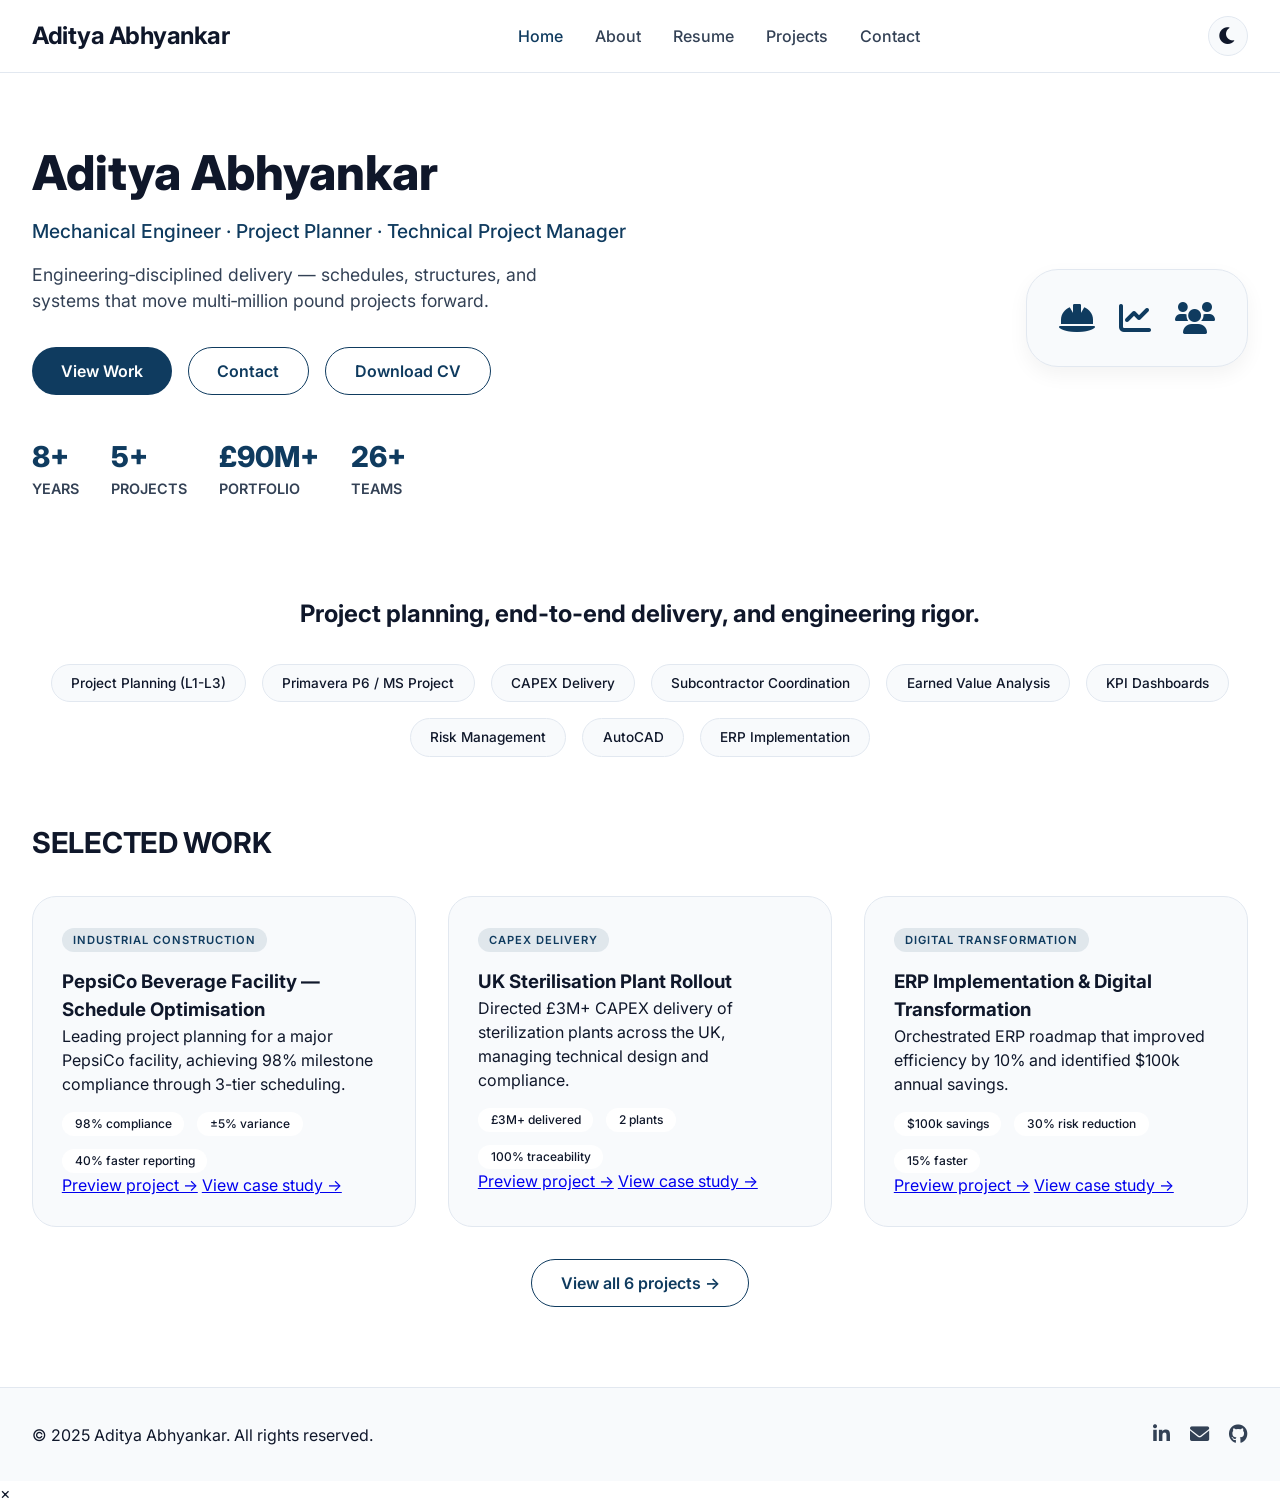
==== commit 0c31165a: "Add files via upload" ====
--- a/index.html
+++ b/index.html
@@ -4,7 +4,7 @@
   <meta charset="UTF-8">
   <meta name="viewport" content="width=device-width, initial-scale=1.0">
   <title>Aditya Abhyankar | Mechanical Engineer & Project Manager</title>
-  <link href="https://fonts.googleapis.com/css2?family=Inter:opsz,wght@14..32,300;14..32,400;14..32,500;14..32,600;14..32,700;14..32,800&display=swap" rel="stylesheet">
+  <link href="https://fonts.googleapis.com/css2?family=Inter:opsz,wght@14..32,300;400;500;600;700;800&display=swap" rel="stylesheet">
   <link rel="stylesheet" href="https://cdnjs.cloudflare.com/ajax/libs/font-awesome/6.0.0-beta3/css/all.min.css">
   <link rel="stylesheet" href="css/style.css">
   <script src="js/script.js" defer></script>
@@ -12,7 +12,7 @@
 <body>
   <header class="navbar">
     <div class="container nav-container">
-      <a href="index.html" class="logo">Aditya<span>.</span>Abhyankar</a>
+      <a href="index.html" class="logo">Aditya Abhyankar</a>
       <nav class="nav-links">
         <a href="index.html" class="nav-link active">Home</a>
         <a href="about.html" class="nav-link">About</a>
@@ -25,7 +25,6 @@
   </header>
 
   <main>
-    <!-- Hero Section -->
     <section class="hero">
       <div class="container hero-grid">
         <div class="hero-text fade-up">
@@ -38,10 +37,10 @@
             <a href="assets/Aditya_Abhyankar_CV.pdf" class="btn btn-outline" download>Download CV</a>
           </div>
           <div class="stats-row">
-            <div class="stat-item"><span class="stat-number">8+</span> YEARS EXPERIENCE</div>
-            <div class="stat-item"><span class="stat-number">5+</span> MAJOR PROJECTS</div>
-            <div class="stat-item"><span class="stat-number">£90M+</span> PORTFOLIO VALUE</div>
-            <div class="stat-item"><span class="stat-number">26+</span> CROSS‑FUNCTIONAL TEAMS</div>
+            <div class="stat-item"><span class="stat-number">8+</span> YEARS</div>
+            <div class="stat-item"><span class="stat-number">5+</span> PROJECTS</div>
+            <div class="stat-item"><span class="stat-number">£90M+</span> PORTFOLIO</div>
+            <div class="stat-item"><span class="stat-number">26+</span> TEAMS</div>
           </div>
         </div>
         <div class="hero-visual fade-up delay-1">
@@ -54,59 +53,50 @@
       </div>
     </section>
 
-    <!-- Core Competencies Section (as chips) -->
     <section class="competencies container fade-up">
       <h2>Project planning, end‑to‑end delivery, and engineering rigor.</h2>
       <div class="competency-grid">
-        <span>Project Planning & Scheduling (L1-L3)</span>
-        <span>Primavera P6 / MS Project</span>
-        <span>CAPEX Project Delivery</span>
-        <span>Subcontractor Coordination</span>
-        <span>Earned Value & Variance Analysis</span>
-        <span>KPI Dashboards & Reporting</span>
-        <span>Risk & Float Management</span>
-        <span>Document Control</span>
+        <span>Project Planning (L1-L3)</span><span>Primavera P6 / MS Project</span><span>CAPEX Delivery</span>
+        <span>Subcontractor Coordination</span><span>Earned Value Analysis</span><span>KPI Dashboards</span>
+        <span>Risk Management</span><span>AutoCAD</span><span>ERP Implementation</span>
       </div>
     </section>
 
-    <!-- Featured Projects Preview -->
     <section class="featured-projects container fade-up">
       <h2>SELECTED WORK</h2>
       <div class="projects-preview-grid">
-        <div class="preview-card">
+        <div class="preview-card" data-project-id="0">
           <span class="project-category">INDUSTRIAL CONSTRUCTION</span>
           <h3>PepsiCo Beverage Facility — Schedule Optimisation</h3>
-          <p>Built a 3‑tier schedule across 30+ work packages with KPI dashboards that cut reporting time by 40%.</p>
-          <div class="metric-chips">
-            <span>98% milestone compliance</span>
-            <span>±5% variance</span>
-            <span>40% faster reporting</span>
+          <p>Leading project planning for a major PepsiCo facility, achieving 98% milestone compliance through 3-tier scheduling.</p>
+          <div class="metric-chips"><span>98% compliance</span><span>±5% variance</span><span>40% faster reporting</span></div>
+          <div class="preview-links">
+            <a href="#" class="preview-link" data-id="0">Preview project →</a>
+            <a href="#" class="case-link" data-id="0">View case study →</a>
           </div>
         </div>
-        <div class="preview-card">
+        <div class="preview-card" data-project-id="1">
           <span class="project-category">CAPEX DELIVERY</span>
-          <h3>Sterilisation Plant — CAPEX Delivery</h3>
-          <p>Led two large‑scale sterilisation plants end‑to‑end, combined CAPEX £3M+, AutoCAD drawings.</p>
-          <div class="metric-chips">
-            <span>£3M+ delivered</span>
-            <span>2 plants commissioned</span>
-            <span>100% traceability</span>
+          <h3>UK Sterilisation Plant Rollout</h3>
+          <p>Directed £3M+ CAPEX delivery of sterilization plants across the UK, managing technical design and compliance.</p>
+          <div class="metric-chips"><span>£3M+ delivered</span><span>2 plants</span><span>100% traceability</span></div>
+          <div class="preview-links">
+            <a href="#" class="preview-link" data-id="1">Preview project →</a>
+            <a href="#" class="case-link" data-id="1">View case study →</a>
           </div>
         </div>
-        <div class="preview-card">
+        <div class="preview-card" data-project-id="2">
           <span class="project-category">DIGITAL TRANSFORMATION</span>
-          <h3>ERP Implementation — Gray Fox Consulting</h3>
-          <p>End‑to‑end ERP rollout streamlining operations, unlocking recurring annual savings.</p>
-          <div class="metric-chips">
-            <span>£100k annual savings</span>
-            <span>30% risk reduction</span>
-            <span>15% faster timeline</span>
+          <h3>ERP Implementation & Digital Transformation</h3>
+          <p>Orchestrated ERP roadmap that improved efficiency by 10% and identified $100k annual savings.</p>
+          <div class="metric-chips"><span>$100k savings</span><span>30% risk reduction</span><span>15% faster</span></div>
+          <div class="preview-links">
+            <a href="#" class="preview-link" data-id="2">Preview project →</a>
+            <a href="#" class="case-link" data-id="2">View case study →</a>
           </div>
         </div>
       </div>
-      <div class="text-center">
-        <a href="projects.html" class="btn btn-outline">View all projects →</a>
-      </div>
+      <div class="text-center"><a href="projects.html" class="btn btn-outline">View all 6 projects →</a></div>
     </section>
   </main>
 
@@ -120,6 +110,13 @@
       </div>
     </div>
   </footer>
+  <div id="toast" class="toast"></div>
+  <div id="modal" class="modal">
+    <div class="modal-content">
+      <span class="modal-close">&times;</span>
+      <div id="modal-body"></div>
+    </div>
+  </div>
   <button id="scrollTopBtn" class="scroll-top"><i class="fas fa-chevron-up"></i></button>
 </body>
 </html>
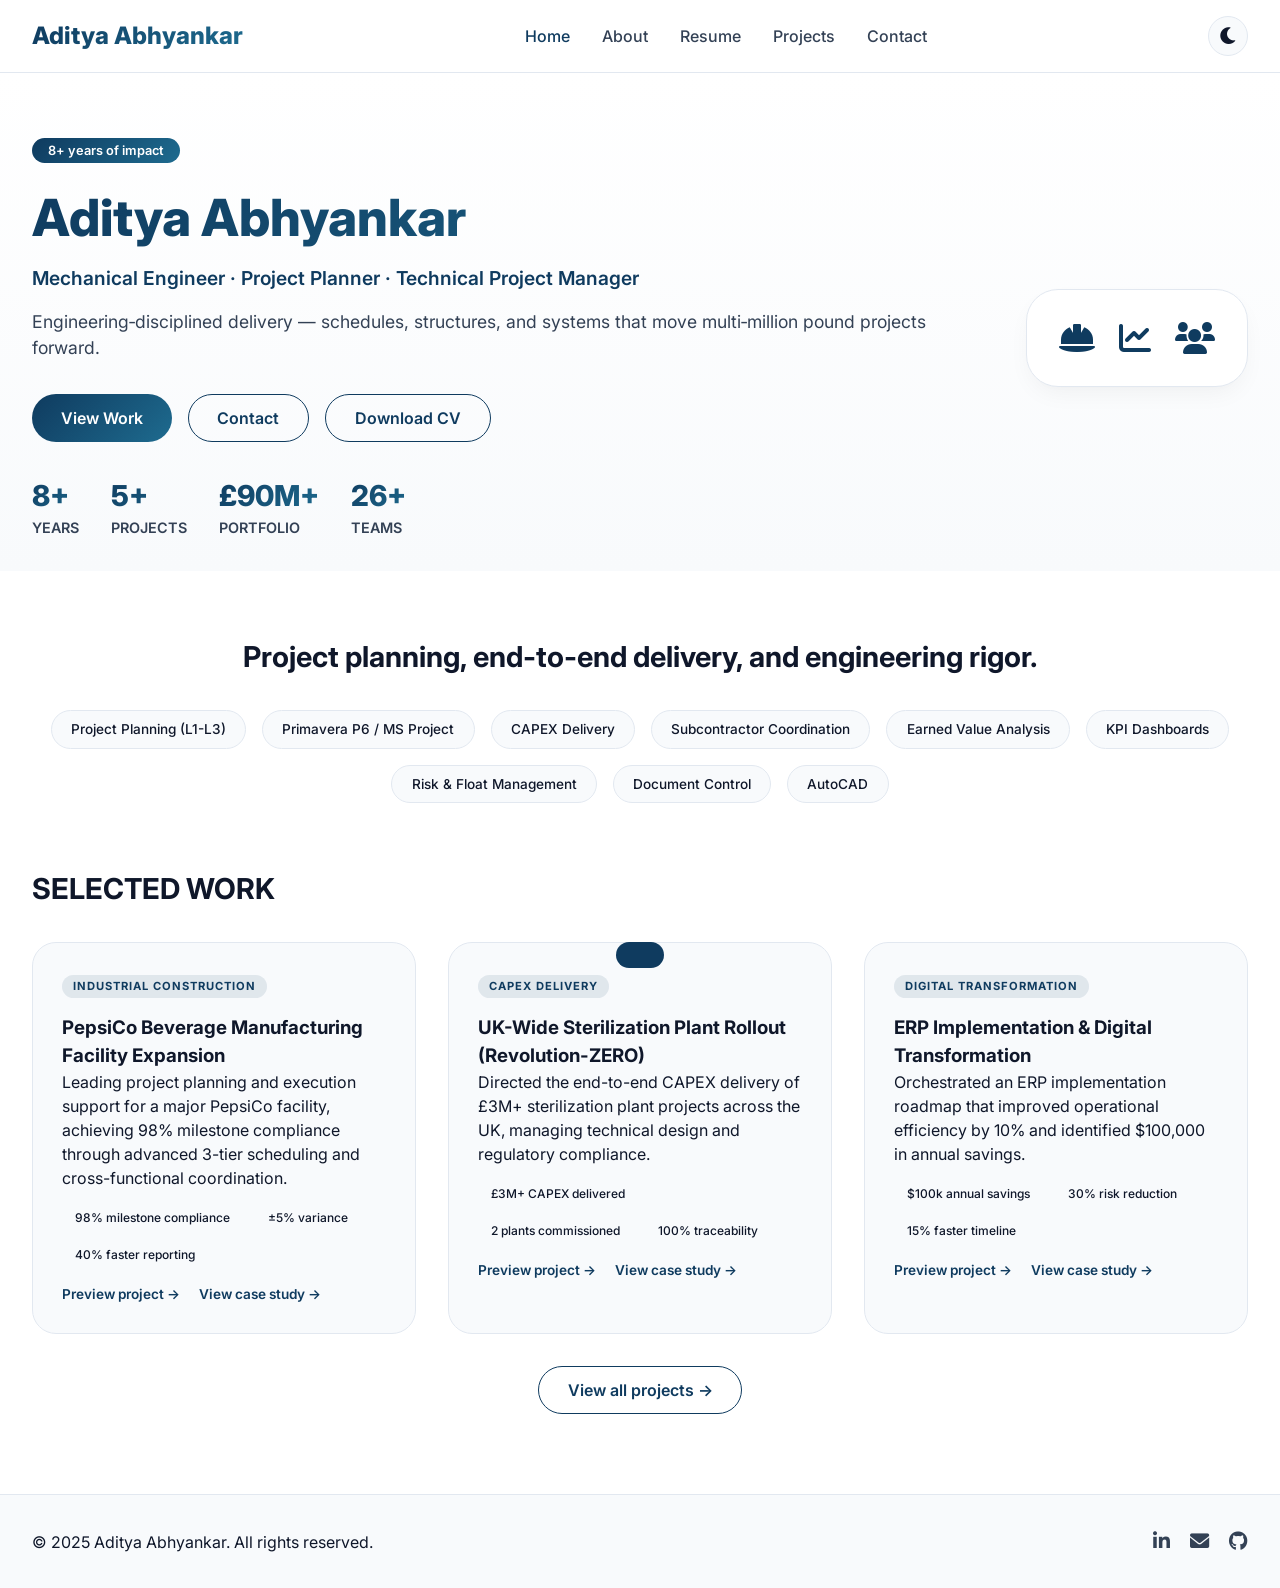
==== commit a9050bff: "Add files via upload" ====
--- a/index.html
+++ b/index.html
@@ -20,7 +20,7 @@
         <a href="projects.html" class="nav-link">Projects</a>
         <a href="contact.html" class="nav-link">Contact</a>
       </nav>
-      <button class="theme-toggle" id="darkModeToggle" aria-label="Dark mode"><i class="fas fa-moon"></i><i class="fas fa-sun" style="display:none;"></i></button>
+      <button class="theme-toggle" id="darkModeToggle"><i class="fas fa-moon"></i><i class="fas fa-sun" style="display:none;"></i></button>
     </div>
   </header>
 
@@ -28,6 +28,7 @@
     <section class="hero">
       <div class="container hero-grid">
         <div class="hero-text fade-up">
+          <div class="hero-badge">8+ years of impact</div>
           <h1>Aditya Abhyankar</h1>
           <p class="hero-titles">Mechanical Engineer · Project Planner · Technical Project Manager</p>
           <p class="hero-description">Engineering‑disciplined delivery — schedules, structures, and systems that move multi‑million pound projects forward.</p>
@@ -58,45 +59,16 @@
       <div class="competency-grid">
         <span>Project Planning (L1-L3)</span><span>Primavera P6 / MS Project</span><span>CAPEX Delivery</span>
         <span>Subcontractor Coordination</span><span>Earned Value Analysis</span><span>KPI Dashboards</span>
-        <span>Risk Management</span><span>AutoCAD</span><span>ERP Implementation</span>
+        <span>Risk & Float Management</span><span>Document Control</span><span>AutoCAD</span>
       </div>
     </section>
 
     <section class="featured-projects container fade-up">
       <h2>SELECTED WORK</h2>
-      <div class="projects-preview-grid">
-        <div class="preview-card" data-project-id="0">
-          <span class="project-category">INDUSTRIAL CONSTRUCTION</span>
-          <h3>PepsiCo Beverage Facility — Schedule Optimisation</h3>
-          <p>Leading project planning for a major PepsiCo facility, achieving 98% milestone compliance through 3-tier scheduling.</p>
-          <div class="metric-chips"><span>98% compliance</span><span>±5% variance</span><span>40% faster reporting</span></div>
-          <div class="preview-links">
-            <a href="#" class="preview-link" data-id="0">Preview project →</a>
-            <a href="#" class="case-link" data-id="0">View case study →</a>
-          </div>
-        </div>
-        <div class="preview-card" data-project-id="1">
-          <span class="project-category">CAPEX DELIVERY</span>
-          <h3>UK Sterilisation Plant Rollout</h3>
-          <p>Directed £3M+ CAPEX delivery of sterilization plants across the UK, managing technical design and compliance.</p>
-          <div class="metric-chips"><span>£3M+ delivered</span><span>2 plants</span><span>100% traceability</span></div>
-          <div class="preview-links">
-            <a href="#" class="preview-link" data-id="1">Preview project →</a>
-            <a href="#" class="case-link" data-id="1">View case study →</a>
-          </div>
-        </div>
-        <div class="preview-card" data-project-id="2">
-          <span class="project-category">DIGITAL TRANSFORMATION</span>
-          <h3>ERP Implementation & Digital Transformation</h3>
-          <p>Orchestrated ERP roadmap that improved efficiency by 10% and identified $100k annual savings.</p>
-          <div class="metric-chips"><span>$100k savings</span><span>30% risk reduction</span><span>15% faster</span></div>
-          <div class="preview-links">
-            <a href="#" class="preview-link" data-id="2">Preview project →</a>
-            <a href="#" class="case-link" data-id="2">View case study →</a>
-          </div>
-        </div>
+      <div class="projects-preview-grid" id="featuredProjectsGrid">
+        <!-- Will be populated by JS -->
       </div>
-      <div class="text-center"><a href="projects.html" class="btn btn-outline">View all 6 projects →</a></div>
+      <div class="text-center"><a href="projects.html" class="btn btn-outline">View all projects →</a></div>
     </section>
   </main>
 
--- a/css/style.css
+++ b/css/style.css
@@ -7,20 +7,25 @@
 :root {
   --bg: #ffffff;
   --surface: #f8fafc;
+  --surface-elevated: #ffffff;
   --text: #0f172a;
   --text-light: #334155;
   --accent: #0f3b5f;
   --accent-light: #1e5a7a;
+  --accent-grad: linear-gradient(135deg, #0f3b5f 0%, #1e6b8f 100%);
   --border: #e2e8f0;
-  --card-shadow: 0 8px 20px rgba(0,0,0,0.05);
-  --transition: all 0.25s ease;
+  --card-shadow: 0 10px 25px -5px rgba(0,0,0,0.05), 0 8px 10px -6px rgba(0,0,0,0.02);
 }
 
 body.dark {
-  --bg: #0f172a;
-  --surface: #1e293b;
+  --bg: #0a0f1c;
+  --surface: #111827;
+  --surface-elevated: #1f2937;
   --text: #f1f5f9;
   --text-light: #cbd5e1;
+  --accent: #60a5fa;
+  --accent-light: #93c5fd;
+  --accent-grad: linear-gradient(135deg, #3b82f6 0%, #60a5fa 100%);
   --border: #334155;
 }
 
@@ -42,12 +47,15 @@
 .navbar {
   position: sticky;
   top: 0;
-  background: rgba(var(--bg-rgb), 0.9);
+  background: rgba(255,255,255,0.8);
   backdrop-filter: blur(12px);
   border-bottom: 1px solid var(--border);
   z-index: 100;
   padding: 1rem 0;
 }
+body.dark .navbar {
+  background: rgba(10,15,28,0.9);
+}
 .nav-container {
   display: flex;
   justify-content: space-between;
@@ -56,13 +64,14 @@
   gap: 1rem;
 }
 .logo {
-  font-weight: 700;
+  font-weight: 800;
   font-size: 1.5rem;
-  letter-spacing: -0.02em;
-  color: var(--text);
+  background: var(--accent-grad);
+  -webkit-background-clip: text;
+  background-clip: text;
+  color: transparent;
   text-decoration: none;
 }
-.logo span { color: var(--accent); }
 .nav-links {
   display: flex;
   gap: 2rem;
@@ -71,7 +80,7 @@
   text-decoration: none;
   font-weight: 500;
   color: var(--text-light);
-  transition: var(--transition);
+  transition: 0.2s;
 }
 .nav-link:hover, .nav-link.active { color: var(--accent); }
 .theme-toggle {
@@ -91,6 +100,7 @@
 /* Hero */
 .hero {
   padding: 4rem 0 2rem;
+  background: linear-gradient(180deg, var(--bg) 0%, var(--surface) 100%);
 }
 .hero-grid {
   display: flex;
@@ -100,28 +110,41 @@
   flex-wrap: wrap;
 }
 .hero-text { flex: 1.2; }
+.hero-badge {
+  display: inline-block;
+  background: var(--accent-grad);
+  color: white;
+  padding: 0.2rem 1rem;
+  border-radius: 40px;
+  font-size: 0.8rem;
+  font-weight: 600;
+  margin-bottom: 1rem;
+}
 .hero-text h1 {
-  font-size: 3rem;
+  font-size: 3.2rem;
   font-weight: 800;
   margin-bottom: 0.5rem;
+  background: var(--accent-grad);
+  -webkit-background-clip: text;
+  background-clip: text;
+  color: transparent;
 }
 .hero-titles {
   font-size: 1.2rem;
   color: var(--accent);
-  font-weight: 500;
+  font-weight: 600;
   margin-bottom: 1rem;
 }
 .hero-description {
   font-size: 1.1rem;
   color: var(--text-light);
   margin-bottom: 2rem;
-  max-width: 550px;
 }
 .hero-buttons {
   display: flex;
   gap: 1rem;
   flex-wrap: wrap;
-  margin-bottom: 2.5rem;
+  margin-bottom: 2rem;
 }
 .btn {
   display: inline-flex;
@@ -131,16 +154,16 @@
   border-radius: 40px;
   text-decoration: none;
   font-weight: 600;
-  transition: var(--transition);
+  transition: 0.2s;
   cursor: pointer;
   border: none;
 }
 .btn-primary {
-  background: var(--accent);
+  background: var(--accent-grad);
   color: white;
 }
 .btn-primary:hover {
-  background: var(--accent-light);
+  opacity: 0.9;
   transform: translateY(-2px);
 }
 .btn-outline {
@@ -167,10 +190,13 @@
   display: block;
   font-size: 1.8rem;
   font-weight: 800;
-  color: var(--accent);
+  background: var(--accent-grad);
+  -webkit-background-clip: text;
+  background-clip: text;
+  color: transparent;
 }
 .hero-badge-card {
-  background: var(--surface);
+  background: var(--surface-elevated);
   border-radius: 2rem;
   padding: 2rem;
   display: flex;
@@ -187,7 +213,7 @@
   text-align: center;
 }
 .competencies h2 {
-  font-size: 1.5rem;
+  font-size: 1.8rem;
   margin-bottom: 2rem;
 }
 .competency-grid {
@@ -205,35 +231,34 @@
   border: 1px solid var(--border);
 }
 
-/* Featured projects preview */
+/* Featured projects */
 .featured-projects {
   margin: 4rem auto;
 }
 .featured-projects h2 {
   font-size: 1.8rem;
   margin-bottom: 2rem;
-  letter-spacing: -0.01em;
-}
-.projects-preview-grid {
+}
+.projects-preview-grid, .projects-full-grid {
   display: grid;
   grid-template-columns: repeat(auto-fit, minmax(300px, 1fr));
   gap: 2rem;
   margin-bottom: 2rem;
 }
-.preview-card {
+.preview-card, .project-full-card {
   background: var(--surface);
   padding: 1.8rem;
   border-radius: 1.5rem;
   border: 1px solid var(--border);
-  transition: var(--transition);
-}
-.preview-card:hover {
+  transition: 0.2s;
+}
+.preview-card:hover, .project-full-card:hover {
   transform: translateY(-4px);
   box-shadow: var(--card-shadow);
 }
 .project-category {
   font-size: 0.7rem;
-  font-weight: 600;
+  font-weight: 700;
   text-transform: uppercase;
   letter-spacing: 1px;
   color: var(--accent);
@@ -243,41 +268,57 @@
   display: inline-block;
   margin-bottom: 1rem;
 }
-.metric-chips {
+.metric-chips, .project-metrics {
   display: flex;
   flex-wrap: wrap;
   gap: 0.8rem;
-  margin-top: 1rem;
-}
-.metric-chips span {
-  background: var(--bg);
+  margin: 1rem 0;
+}
+.metric-chips span, .project-metrics span {
+  background: var(--accent-soft);
   padding: 0.2rem 0.8rem;
   border-radius: 20px;
   font-size: 0.75rem;
   font-weight: 500;
 }
+.preview-links, .project-links {
+  display: flex;
+  gap: 1.2rem;
+  margin-top: 0.5rem;
+}
+.preview-links a, .project-link {
+  color: var(--accent);
+  text-decoration: none;
+  font-weight: 600;
+  font-size: 0.85rem;
+  cursor: pointer;
+}
+.preview-links a:hover, .project-link:hover {
+  text-decoration: underline;
+}
 .text-center {
   text-align: center;
 }
 
 /* About page */
-.about-layout {
+.about-grid {
   display: grid;
   grid-template-columns: 1fr 0.8fr;
   gap: 3rem;
-  margin-top: 2rem;
-}
-.about-main h1 {
-  font-size: 2rem;
+  align-items: start;
+}
+.about-text h1 {
+  font-size: 2.2rem;
+  line-height: 1.3;
   margin-bottom: 1rem;
 }
 .lead {
   font-size: 1.2rem;
   font-weight: 500;
+  color: var(--accent);
   margin-bottom: 1.5rem;
-  color: var(--accent);
-}
-.core-compact {
+}
+.core-competencies {
   margin: 2rem 0;
 }
 .competency-tags {
@@ -292,6 +333,11 @@
   border-radius: 40px;
   font-size: 0.8rem;
   border: 1px solid var(--border);
+}
+.about-sidebar {
+  display: flex;
+  flex-direction: column;
+  gap: 1.5rem;
 }
 .profile-card {
   background: var(--surface);
@@ -299,7 +345,6 @@
   padding: 1.5rem;
   text-align: center;
   border: 1px solid var(--border);
-  margin-bottom: 2rem;
 }
 .profile-img {
   width: 160px;
@@ -308,50 +353,42 @@
   object-fit: cover;
   margin-bottom: 1rem;
 }
-.sidebar-stats {
+.profile-stats {
   display: flex;
   justify-content: center;
   gap: 1.5rem;
   margin-top: 1rem;
 }
-.sidebar-stats div span {
+.profile-stats div span {
   display: block;
   font-size: 1.4rem;
   font-weight: 800;
   color: var(--accent);
 }
-.accomplishments-side, .languages-side {
+.accomplishment-card, .language-card {
   background: var(--surface);
   border-radius: 1.5rem;
   padding: 1.5rem;
-  margin-bottom: 1.5rem;
-  border: 1px solid var(--border);
-}
-.accomplishments-side ul {
+  border: 1px solid var(--border);
+}
+.accomplishment-card ul {
   list-style: none;
   padding-left: 0;
-  margin-top: 0.5rem;
-}
-.accomplishments-side li {
+}
+.accomplishment-card li {
   padding: 0.3rem 0;
-  font-size: 0.9rem;
-}
-.accomplishments-side li::before {
+  display: flex;
+  align-items: center;
+  gap: 0.5rem;
+}
+.accomplishment-card li::before {
   content: "▹";
   color: var(--accent);
-  margin-right: 0.5rem;
-}
-
-/* Resume page */
+}
+
+/* Resume page (job entries etc) - keep compact */
 .resume-header {
   text-align: center;
-  margin-bottom: 3rem;
-}
-.resume-header h1 {
-  font-size: 2rem;
-  margin-bottom: 0.5rem;
-}
-.resume-section {
   margin-bottom: 3rem;
 }
 .resume-section h2 {
@@ -360,11 +397,11 @@
   border-left: 4px solid var(--accent);
   padding-left: 1rem;
 }
-.job-card {
+.job-entry, .edu-entry {
   background: var(--surface);
   border-radius: 1.5rem;
-  padding: 1.8rem;
-  margin-bottom: 2rem;
+  padding: 1.5rem;
+  margin-bottom: 1.5rem;
   border: 1px solid var(--border);
 }
 .job-header {
@@ -372,7 +409,7 @@
   flex-wrap: wrap;
   justify-content: space-between;
   align-items: baseline;
-  margin-bottom: 1rem;
+  margin-bottom: 0.5rem;
 }
 .job-title {
   display: flex;
@@ -383,13 +420,6 @@
   width: 32px;
   height: 32px;
   object-fit: contain;
-}
-.job-card ul {
-  margin-left: 1.5rem;
-  margin-top: 0.5rem;
-}
-.job-card li {
-  margin: 0.5rem 0;
 }
 .date {
   font-size: 0.85rem;
@@ -408,12 +438,6 @@
   border-radius: 8px;
   border: 1px solid var(--border);
 }
-.edu-card {
-  background: var(--surface);
-  padding: 1.2rem;
-  border-radius: 1rem;
-  margin-bottom: 1rem;
-}
 .skills-grid {
   display: flex;
   flex-wrap: wrap;
@@ -424,63 +448,26 @@
   padding: 0.5rem 1.2rem;
   border-radius: 40px;
   border: 1px solid var(--border);
-  font-size: 0.85rem;
-}
-
-/* Projects full grid */
-.projects-full-grid {
-  display: flex;
-  flex-direction: column;
-  gap: 2rem;
-}
-.project-full-card {
-  background: var(--surface);
-  border-radius: 1.5rem;
-  padding: 2rem;
-  border: 1px solid var(--border);
-}
-.project-tag {
-  font-size: 0.7rem;
-  font-weight: 700;
-  text-transform: uppercase;
-  letter-spacing: 1px;
-  color: var(--accent);
-  margin-bottom: 0.5rem;
-}
-.project-full-card h3 {
-  font-size: 1.5rem;
-  margin-bottom: 0.5rem;
-}
-.project-metrics {
-  display: flex;
-  gap: 1.5rem;
-  margin: 1rem 0;
-  flex-wrap: wrap;
-}
-.project-metrics span {
-  background: var(--bg);
-  padding: 0.3rem 1rem;
-  border-radius: 30px;
-  font-size: 0.8rem;
-}
-.project-links {
-  display: flex;
-  gap: 1.5rem;
-  margin-top: 1rem;
-}
-.project-link {
-  color: var(--accent);
-  text-decoration: none;
-  font-weight: 600;
+}
+.achievements-list {
+  list-style: none;
+  display: grid;
+  grid-template-columns: repeat(auto-fill, minmax(250px,1fr));
+  gap: 0.8rem;
+}
+.achievements-list li::before {
+  content: "▹";
+  color: var(--accent);
+  margin-right: 0.5rem;
 }
 
 /* Contact page */
-.contact-layout {
+.contact-grid {
   display: grid;
-  grid-template-columns: 1fr 0.8fr;
+  grid-template-columns: 1fr 0.9fr;
   gap: 3rem;
 }
-.contact-form-box {
+.contact-form-col {
   background: var(--surface);
   border-radius: 1.5rem;
   padding: 2rem;
@@ -507,7 +494,7 @@
   color: var(--text-light);
   margin: 0.5rem 0 1rem;
 }
-.contact-sidebar {
+.contact-info-col {
   display: flex;
   flex-direction: column;
   gap: 1.5rem;
@@ -523,6 +510,13 @@
   display: flex;
   align-items: center;
   gap: 0.8rem;
+}
+.contact-card a {
+  color: var(--text);
+  text-decoration: none;
+}
+.contact-card a:hover {
+  color: var(--accent);
 }
 .social-buttons {
   display: flex;
@@ -551,8 +545,11 @@
   text-decoration: none;
   color: var(--text);
 }
-
-/* Footer */
+.nav-links-vertical a:hover {
+  color: var(--accent);
+}
+
+/* Footer, Toast, Modal */
 .footer {
   margin-top: 5rem;
   background: var(--surface);
@@ -570,12 +567,16 @@
   color: var(--text-light);
   margin-left: 1rem;
   font-size: 1.2rem;
+  transition: 0.2s;
+}
+.social-links a:hover {
+  color: var(--accent);
 }
 .scroll-top {
   position: fixed;
   bottom: 2rem;
   right: 2rem;
-  background: var(--accent);
+  background: var(--accent-grad);
   color: white;
   border: none;
   width: 44px;
@@ -583,7 +584,51 @@
   border-radius: 50%;
   cursor: pointer;
   display: none;
-  transition: var(--transition);
+}
+.toast {
+  position: fixed;
+  bottom: 2rem;
+  left: 50%;
+  transform: translateX(-50%) translateY(100px);
+  background: var(--accent);
+  color: white;
+  padding: 0.8rem 1.5rem;
+  border-radius: 40px;
+  font-size: 0.9rem;
+  z-index: 1000;
+  transition: transform 0.3s;
+}
+.toast.show {
+  transform: translateX(-50%) translateY(0);
+}
+.modal {
+  display: none;
+  position: fixed;
+  z-index: 1000;
+  left: 0;
+  top: 0;
+  width: 100%;
+  height: 100%;
+  background-color: rgba(0,0,0,0.7);
+  backdrop-filter: blur(4px);
+}
+.modal-content {
+  background: var(--surface);
+  margin: 5% auto;
+  padding: 2rem;
+  border-radius: 1.5rem;
+  width: 90%;
+  max-width: 700px;
+  max-height: 80vh;
+  overflow-y: auto;
+  position: relative;
+}
+.modal-close {
+  position: absolute;
+  right: 1.5rem;
+  top: 1rem;
+  font-size: 2rem;
+  cursor: pointer;
 }
 .fade-up {
   opacity: 0;
@@ -596,17 +641,10 @@
 .delay-1 { animation-delay: 0.1s; }
 .delay-2 { animation-delay: 0.2s; }
 .page-padding { padding: 2rem 0; }
-.page-header {
-  text-align: center;
-  margin-bottom: 2.5rem;
-}
-.subhead {
-  color: var(--text-light);
-  max-width: 600px;
-  margin: 0.5rem auto 0;
-}
+.page-header { text-align: center; margin-bottom: 2.5rem; }
+.subhead { color: var(--text-light); max-width: 600px; margin: 0.5rem auto 0; }
 @media (max-width: 900px) {
-  .about-layout, .contact-layout {
+  .about-grid, .contact-grid {
     grid-template-columns: 1fr;
   }
   .hero-grid {
